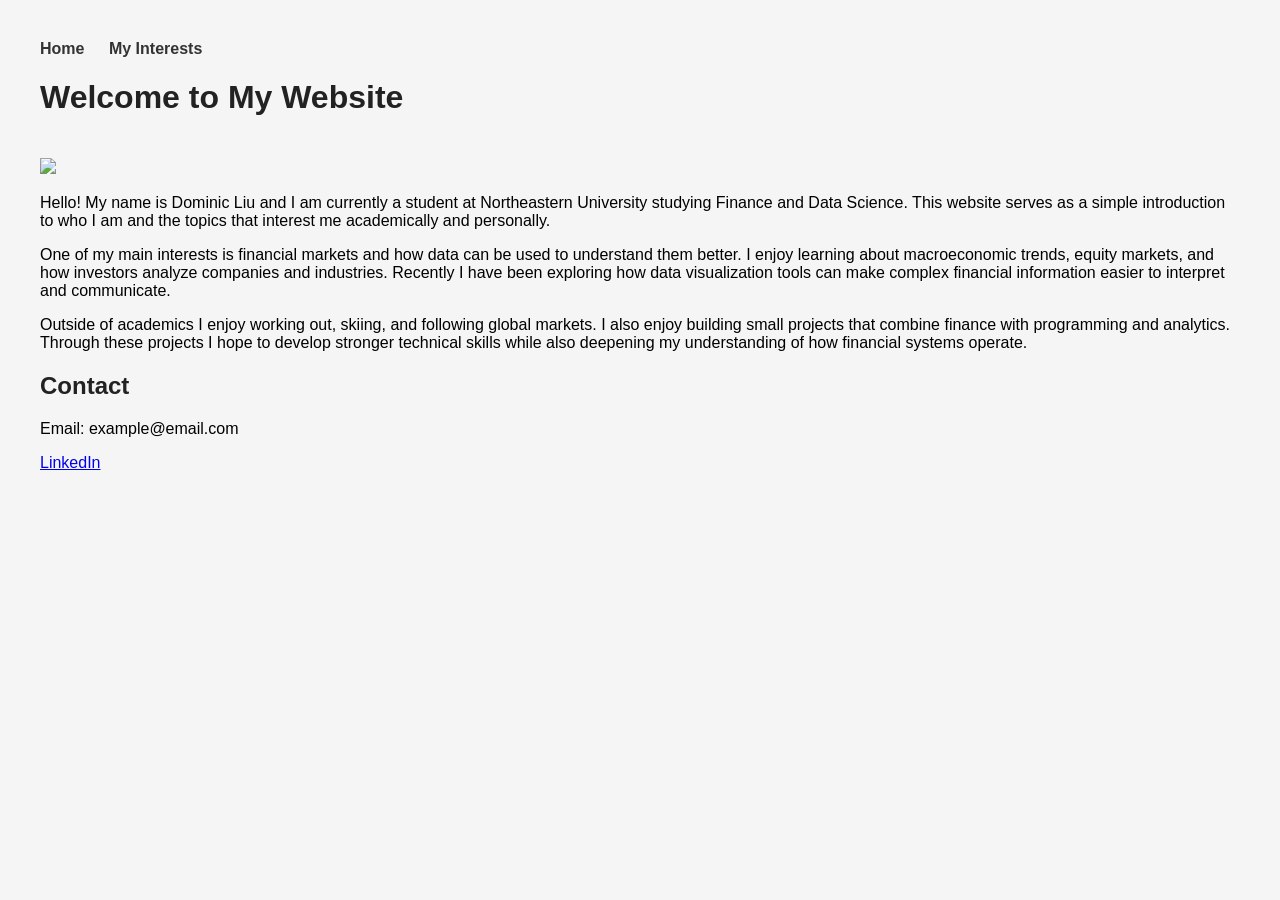
==== index.html @ e170b0ae "added website content" ====
<!DOCTYPE html>
<html>

<head>
    <title>Dominic Liu - Personal Website</title>
    <link rel="stylesheet" href="style.css">
</head>

<body>

<nav>
<a href="index.html">Home</a>
<a href="page2.html">My Interests</a>
</nav>

<h1>Welcome to My Website</h1>

<img src="images/photo.jpg" width="300">

<p>
Hello! My name is Dominic Liu and I am currently a student at Northeastern University studying Finance and Data Science. This website serves as a simple introduction to who I am and the topics that interest me academically and personally.
</p>

<p>
One of my main interests is financial markets and how data can be used to understand them better. I enjoy learning about macroeconomic trends, equity markets, and how investors analyze companies and industries. Recently I have been exploring how data visualization tools can make complex financial information easier to interpret and communicate.
</p>

<p>
Outside of academics I enjoy working out, skiing, and following global markets. I also enjoy building small projects that combine finance with programming and analytics. Through these projects I hope to develop stronger technical skills while also deepening my understanding of how financial systems operate.
</p>

<h2>Contact</h2>

<p>Email: example@email.com</p>
<p><a href="https://linkedin.com">LinkedIn</a></p>

</body>

</html>
---- style.css ----
body {
    font-family: Arial;
    margin: 40px;
    background-color: #f5f5f5;
}

nav {
    margin-bottom: 20px;
}

nav a {
    margin-right: 20px;
    text-decoration: none;
    font-weight: bold;
    color: #333;
}

img {
    margin-top: 20px;
}

h1, h2, h3 {
    color: #222;
}
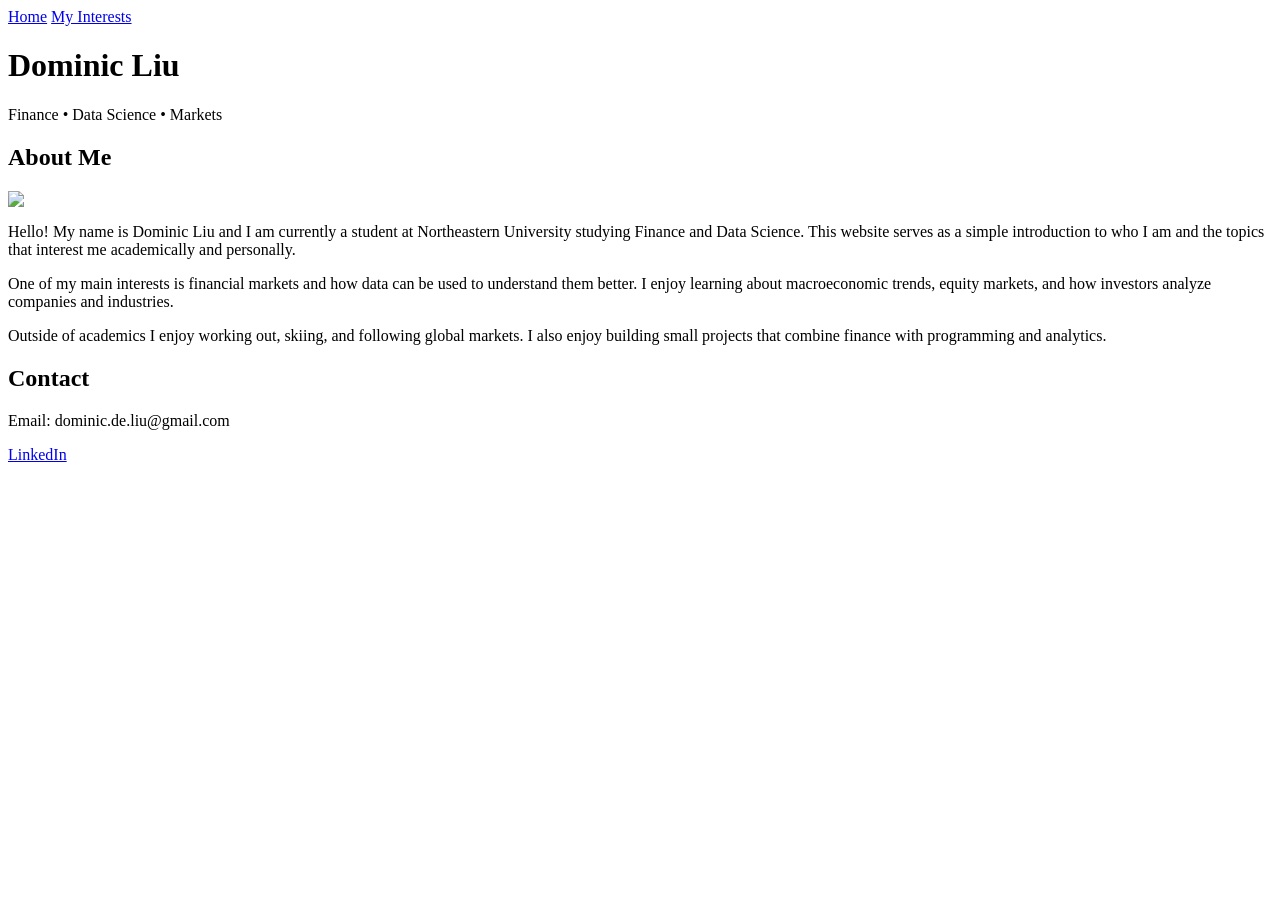
==== commit 6be7f7d0: "style changes" ====
--- a/index.html
+++ b/index.html
@@ -1,11 +1,3 @@
-<!DOCTYPE html>
-<html>
-
-<head>
-    <title>Dominic Liu - Personal Website</title>
-    <link rel="stylesheet" href="style.css">
-</head>
-
 <body>
 
 <nav>
@@ -13,27 +5,39 @@
 <a href="page2.html">My Interests</a>
 </nav>
 
-<h1>Welcome to My Website</h1>
+<div class="hero">
 
-<img src="images/photo.jpg" width="300">
+<h1>Dominic Liu</h1>
+
+<p>Finance • Data Science • Markets</p>
+
+<div class="divider"></div>
+
+</div>
+
+<div class="container">
+
+<h2>About Me</h2>
+
+<img src="images/photo.jpg">
 
 <p>
 Hello! My name is Dominic Liu and I am currently a student at Northeastern University studying Finance and Data Science. This website serves as a simple introduction to who I am and the topics that interest me academically and personally.
 </p>
 
 <p>
-One of my main interests is financial markets and how data can be used to understand them better. I enjoy learning about macroeconomic trends, equity markets, and how investors analyze companies and industries. Recently I have been exploring how data visualization tools can make complex financial information easier to interpret and communicate.
+One of my main interests is financial markets and how data can be used to understand them better. I enjoy learning about macroeconomic trends, equity markets, and how investors analyze companies and industries.
 </p>
 
 <p>
-Outside of academics I enjoy working out, skiing, and following global markets. I also enjoy building small projects that combine finance with programming and analytics. Through these projects I hope to develop stronger technical skills while also deepening my understanding of how financial systems operate.
+Outside of academics I enjoy working out, skiing, and following global markets. I also enjoy building small projects that combine finance with programming and analytics.
 </p>
 
 <h2>Contact</h2>
 
-<p>Email: example@email.com</p>
-<p><a href="https://linkedin.com">LinkedIn</a></p>
+<p>Email: dominic.de.liu@gmail.com</p>
+<a href="https://linkedin.com/in/dominicdeliu">LinkedIn</a>
 
-</body>
+</div>
 
-</html>
+</body>
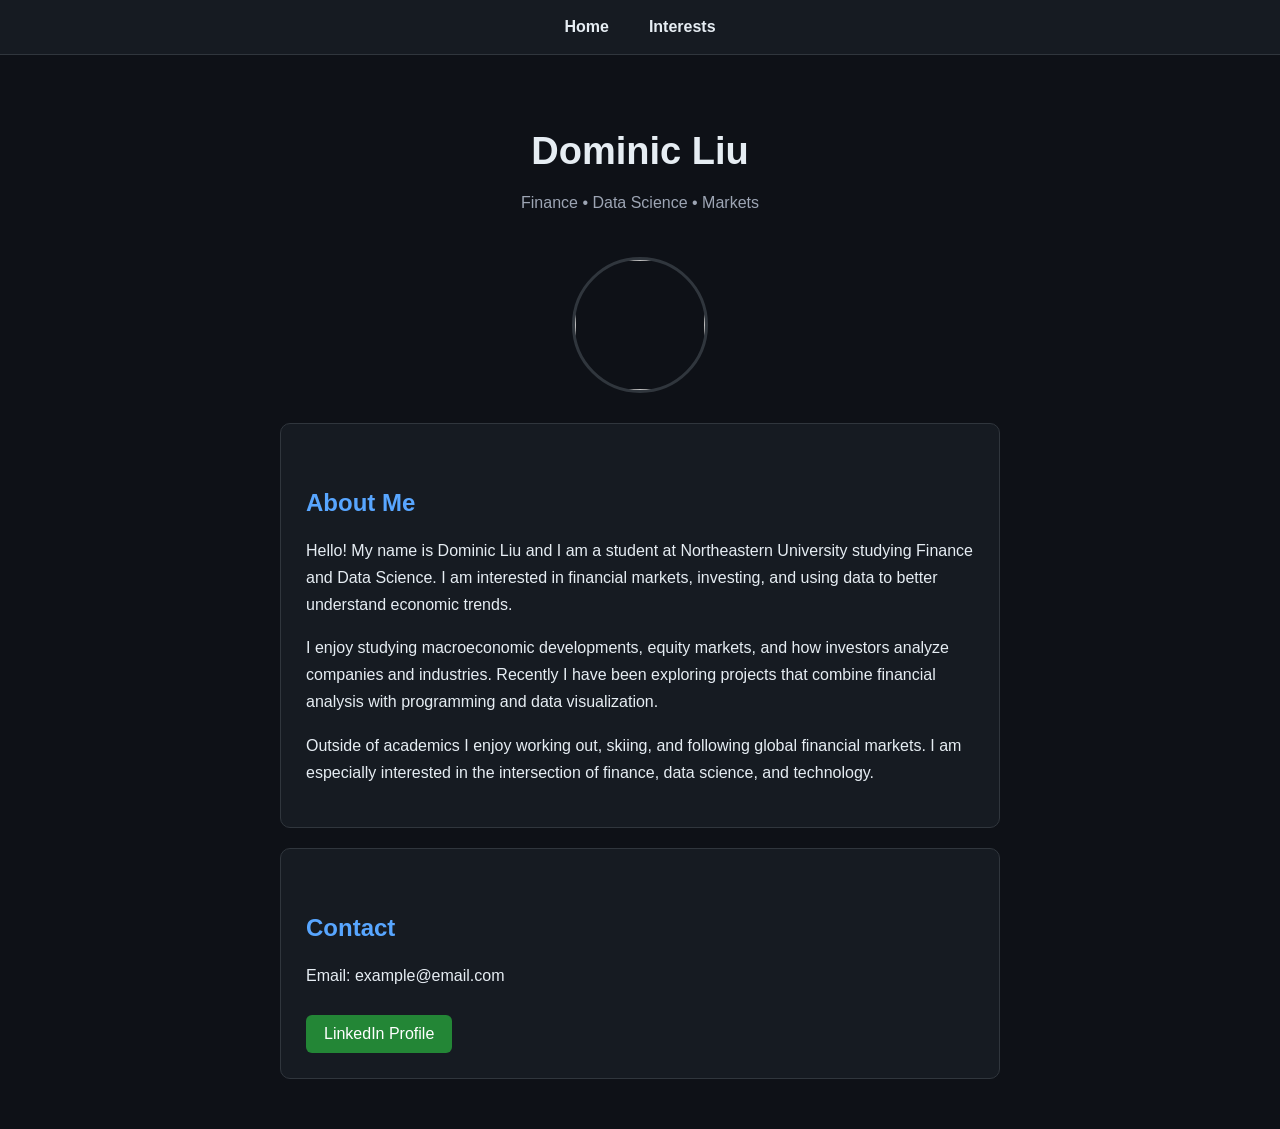
==== commit cb80a442: "redesign" ====
--- a/index.html
+++ b/index.html
@@ -1,43 +1,59 @@
+<!DOCTYPE html>
+<html>
+
+<head>
+<title>Dominic Liu</title>
+<link rel="stylesheet" href="style.css">
+</head>
+
 <body>
 
 <nav>
 <a href="index.html">Home</a>
-<a href="page2.html">My Interests</a>
+<a href="page2.html">Interests</a>
 </nav>
 
+<div class="container">
+
 <div class="hero">
+<h1>Dominic Liu</h1>
+<p class="subtitle">Finance • Data Science • Markets</p>
+</div>
 
-<h1>Dominic Liu</h1>
+<img src="images/photo.jpg" class="profile-pic">
 
-<p>Finance • Data Science • Markets</p>
+<div class="card">
 
-<div class="divider"></div>
+<h2>About Me</h2>
+
+<p>
+Hello! My name is Dominic Liu and I am a student at Northeastern University studying Finance and Data Science. I am interested in financial markets, investing, and using data to better understand economic trends.
+</p>
+
+<p>
+I enjoy studying macroeconomic developments, equity markets, and how investors analyze companies and industries. Recently I have been exploring projects that combine financial analysis with programming and data visualization.
+</p>
+
+<p>
+Outside of academics I enjoy working out, skiing, and following global financial markets. I am especially interested in the intersection of finance, data science, and technology.
+</p>
 
 </div>
 
-<div class="container">
-
-<h2>About Me</h2>
-
-<img src="images/photo.jpg">
-
-<p>
-Hello! My name is Dominic Liu and I am currently a student at Northeastern University studying Finance and Data Science. This website serves as a simple introduction to who I am and the topics that interest me academically and personally.
-</p>
-
-<p>
-One of my main interests is financial markets and how data can be used to understand them better. I enjoy learning about macroeconomic trends, equity markets, and how investors analyze companies and industries.
-</p>
-
-<p>
-Outside of academics I enjoy working out, skiing, and following global markets. I also enjoy building small projects that combine finance with programming and analytics.
-</p>
+<div class="card">
 
 <h2>Contact</h2>
 
-<p>Email: dominic.de.liu@gmail.com</p>
-<a href="https://linkedin.com/in/dominicdeliu">LinkedIn</a>
+<p>Email: example@email.com</p>
+
+<a class="button" href="https://linkedin.com/in/dominicdeliu" target="_blank">
+LinkedIn Profile
+</a>
 
 </div>
 
-</body>+</div>
+
+</body>
+
+</html>
--- a/style.css
+++ b/style.css
@@ -0,0 +1,108 @@
+body {
+    margin: 0;
+    font-family: -apple-system, BlinkMacSystemFont, "Segoe UI", Roboto, Arial;
+    background-color: #0e1117;
+    color: #e6edf3;
+}
+
+/* NAVBAR */
+
+nav {
+    display: flex;
+    justify-content: center;
+    gap: 40px;
+    padding: 18px;
+    background: #161b22;
+    border-bottom: 1px solid #30363d;
+}
+
+nav a {
+    text-decoration: none;
+    color: #e6edf3;
+    font-weight: 600;
+}
+
+nav a:hover {
+    color: #58a6ff;
+}
+
+/* MAIN CONTAINER */
+
+.container {
+    max-width: 720px;
+    margin: auto;
+    padding: 50px 20px;
+}
+
+/* HERO HEADER */
+
+.hero {
+    text-align: center;
+    margin-bottom: 40px;
+}
+
+.hero h1 {
+    font-size: 38px;
+    margin-bottom: 8px;
+}
+
+.subtitle {
+    color: #9da5b4;
+}
+
+/* PROFILE PHOTO */
+
+.profile-pic {
+    width: 130px;
+    height: 130px;
+    object-fit: cover;
+    border-radius: 50%;
+    display: block;
+    margin: 30px auto;
+    border: 3px solid #30363d;
+}
+
+/* TEXT */
+
+p {
+    line-height: 1.7;
+}
+
+/* SECTION HEADERS */
+
+h2 {
+    margin-top: 40px;
+    color: #58a6ff;
+}
+
+/* CARD STYLE */
+
+.card {
+    background: #161b22;
+    padding: 25px;
+    border-radius: 10px;
+    border: 1px solid #30363d;
+    margin-top: 20px;
+}
+
+/* LIST */
+
+ul {
+    padding-left: 20px;
+}
+
+/* BUTTON */
+
+.button {
+    display: inline-block;
+    margin-top: 10px;
+    padding: 10px 18px;
+    background: #238636;
+    color: white;
+    border-radius: 6px;
+    text-decoration: none;
+}
+
+.button:hover {
+    background: #2ea043;
+}
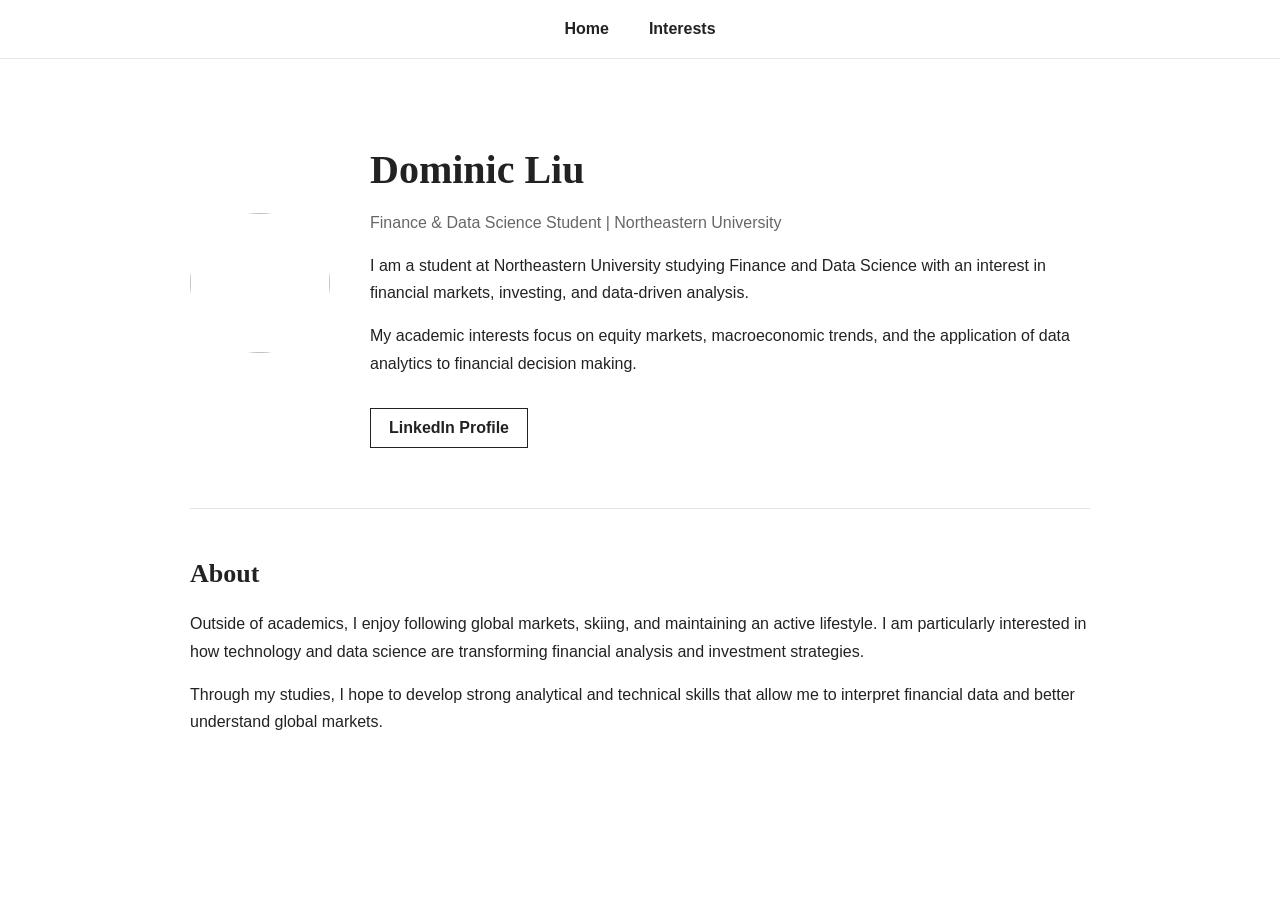
==== commit b37b0b3e: "stylistic changes" ====
--- a/index.html
+++ b/index.html
@@ -16,35 +16,24 @@
 <div class="container">
 
 <div class="hero">
-<h1>Dominic Liu</h1>
-<p class="subtitle">Finance • Data Science • Markets</p>
-</div>
 
 <img src="images/photo.jpg" class="profile-pic">
 
-<div class="card">
+<div>
 
-<h2>About Me</h2>
+<h1>Dominic Liu</h1>
 
-<p>
-Hello! My name is Dominic Liu and I am a student at Northeastern University studying Finance and Data Science. I am interested in financial markets, investing, and using data to better understand economic trends.
+<p class="subtitle">
+Finance & Data Science Student | Northeastern University
 </p>
 
 <p>
-I enjoy studying macroeconomic developments, equity markets, and how investors analyze companies and industries. Recently I have been exploring projects that combine financial analysis with programming and data visualization.
+I am a student at Northeastern University studying Finance and Data Science with an interest in financial markets, investing, and data-driven analysis.
 </p>
 
 <p>
-Outside of academics I enjoy working out, skiing, and following global financial markets. I am especially interested in the intersection of finance, data science, and technology.
+My academic interests focus on equity markets, macroeconomic trends, and the application of data analytics to financial decision making.
 </p>
-
-</div>
-
-<div class="card">
-
-<h2>Contact</h2>
-
-<p>Email: example@email.com</p>
 
 <a class="button" href="https://linkedin.com/in/dominicdeliu" target="_blank">
 LinkedIn Profile
@@ -54,6 +43,20 @@
 
 </div>
 
+<div class="divider"></div>
+
+<h2>About</h2>
+
+<p>
+Outside of academics, I enjoy following global markets, skiing, and maintaining an active lifestyle. I am particularly interested in how technology and data science are transforming financial analysis and investment strategies.
+</p>
+
+<p>
+Through my studies, I hope to develop strong analytical and technical skills that allow me to interpret financial data and better understand global markets.
+</p>
+
+</div>
+
 </body>
 
 </html>
--- a/style.css
+++ b/style.css
@@ -1,8 +1,8 @@
 body {
     margin: 0;
-    font-family: -apple-system, BlinkMacSystemFont, "Segoe UI", Roboto, Arial;
-    background-color: #0e1117;
-    color: #e6edf3;
+    font-family: Arial, Helvetica, sans-serif;
+    background-color: white;
+    color: #222;
 }
 
 /* NAVBAR */
@@ -11,98 +11,96 @@
     display: flex;
     justify-content: center;
     gap: 40px;
-    padding: 18px;
-    background: #161b22;
-    border-bottom: 1px solid #30363d;
+    padding: 20px;
+    border-bottom: 1px solid #e5e5e5;
 }
 
 nav a {
     text-decoration: none;
-    color: #e6edf3;
+    color: #222;
     font-weight: 600;
 }
 
 nav a:hover {
-    color: #58a6ff;
+    color: #0072ce;
 }
 
-/* MAIN CONTAINER */
+/* PAGE WIDTH */
 
 .container {
-    max-width: 720px;
+    max-width: 900px;
     margin: auto;
-    padding: 50px 20px;
+    padding: 60px 20px;
 }
 
-/* HERO HEADER */
+/* HERO SECTION */
 
 .hero {
-    text-align: center;
-    margin-bottom: 40px;
+    display: flex;
+    gap: 40px;
+    align-items: center;
+    margin-bottom: 60px;
 }
 
-.hero h1 {
-    font-size: 38px;
-    margin-bottom: 8px;
-}
-
-.subtitle {
-    color: #9da5b4;
-}
-
-/* PROFILE PHOTO */
+/* PROFILE IMAGE */
 
 .profile-pic {
-    width: 130px;
-    height: 130px;
+    width: 140px;
+    height: 140px;
+    border-radius: 50%;
     object-fit: cover;
-    border-radius: 50%;
-    display: block;
-    margin: 30px auto;
-    border: 3px solid #30363d;
 }
 
 /* TEXT */
 
+h1 {
+    font-family: Georgia, "Times New Roman", serif;
+    font-size: 40px;
+    margin-bottom: 10px;
+}
+
+h2 {
+    font-family: Georgia, "Times New Roman", serif;
+    font-size: 26px;
+    margin-top: 40px;
+}
+
+.subtitle {
+    color: #666;
+    margin-bottom: 15px;
+}
+
 p {
     line-height: 1.7;
+    margin-bottom: 16px;
 }
 
-/* SECTION HEADERS */
+/* DIVIDER */
 
-h2 {
-    margin-top: 40px;
-    color: #58a6ff;
+.divider {
+    border-top: 1px solid #e5e5e5;
+    margin: 50px 0;
 }
 
-/* CARD STYLE */
+/* BUTTON */
 
-.card {
-    background: #161b22;
-    padding: 25px;
-    border-radius: 10px;
-    border: 1px solid #30363d;
-    margin-top: 20px;
+.button {
+    display: inline-block;
+    margin-top: 15px;
+    padding: 10px 18px;
+    border: 1px solid #222;
+    text-decoration: none;
+    color: #222;
+    font-weight: 600;
+}
+
+.button:hover {
+    background-color: #222;
+    color: white;
 }
 
 /* LIST */
 
 ul {
     padding-left: 20px;
-}
-
-/* BUTTON */
-
-.button {
-    display: inline-block;
-    margin-top: 10px;
-    padding: 10px 18px;
-    background: #238636;
-    color: white;
-    border-radius: 6px;
-    text-decoration: none;
-}
-
-.button:hover {
-    background: #2ea043;
 }
